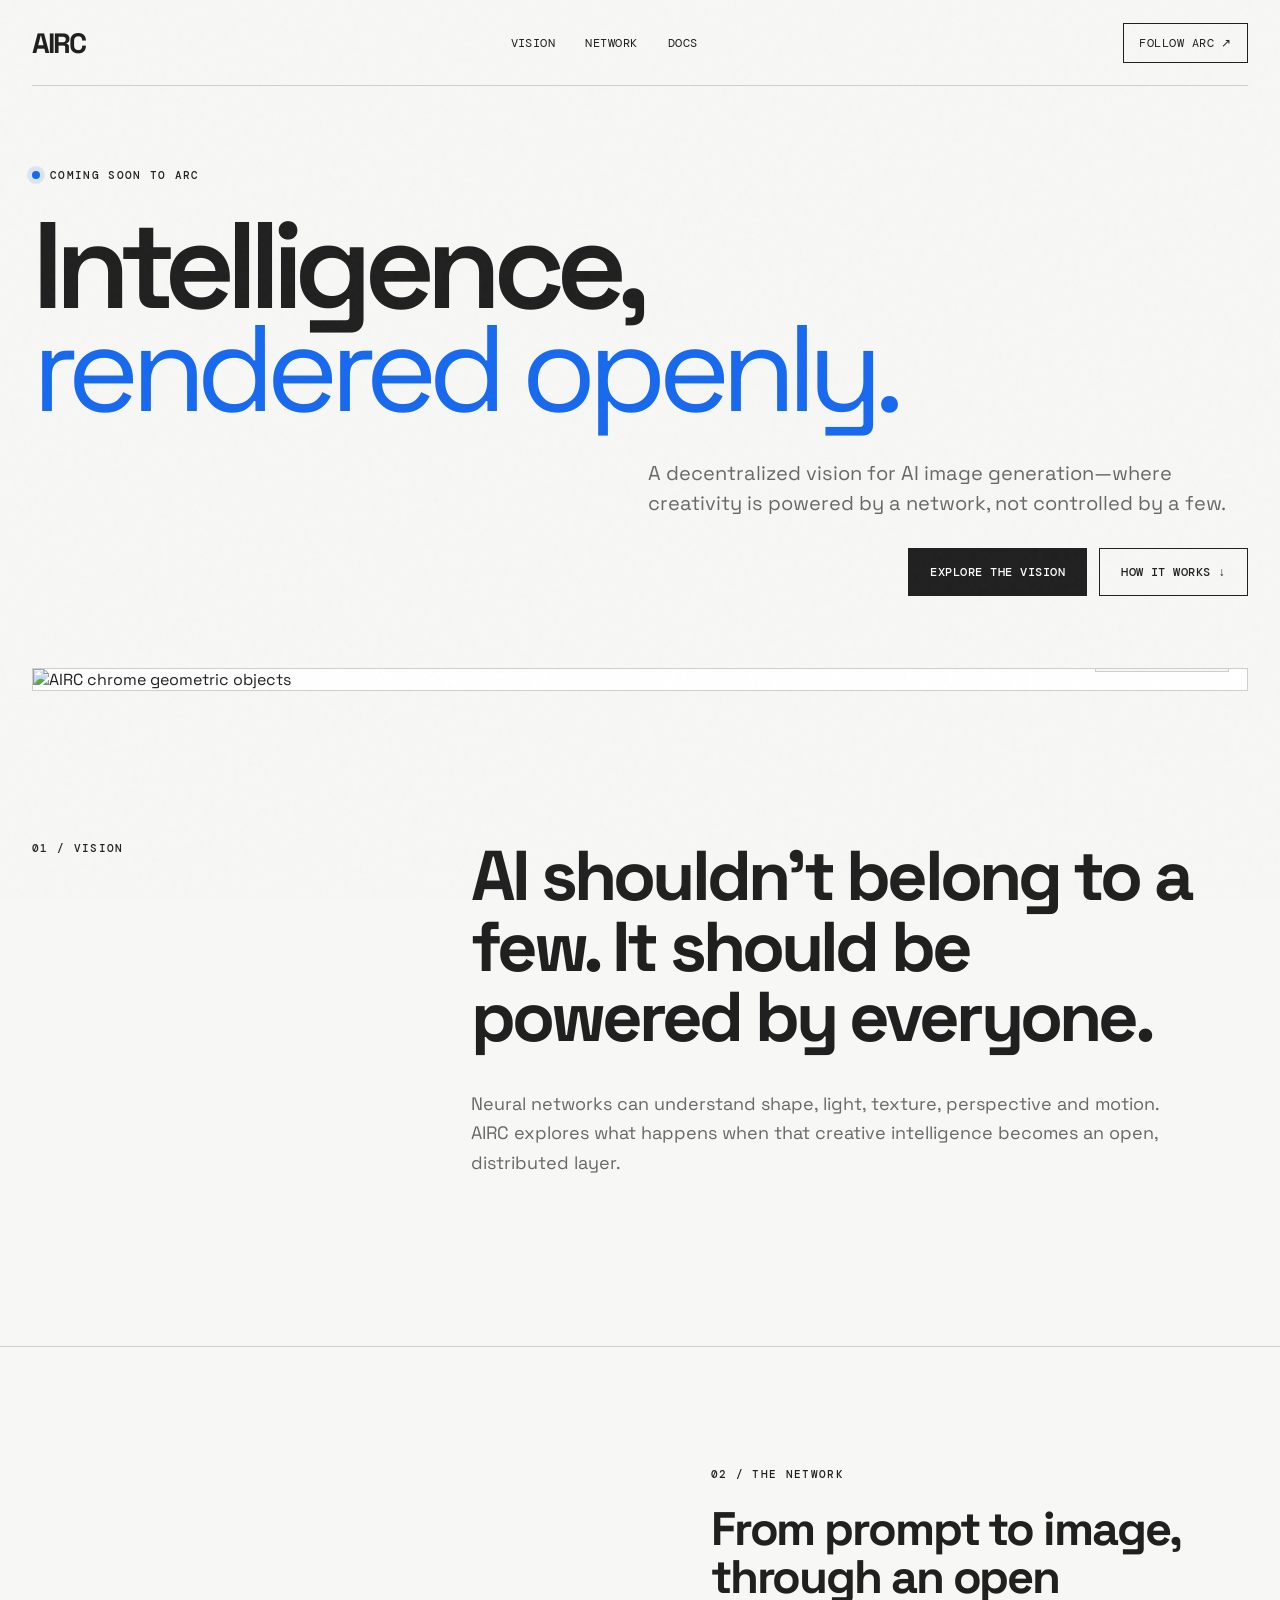
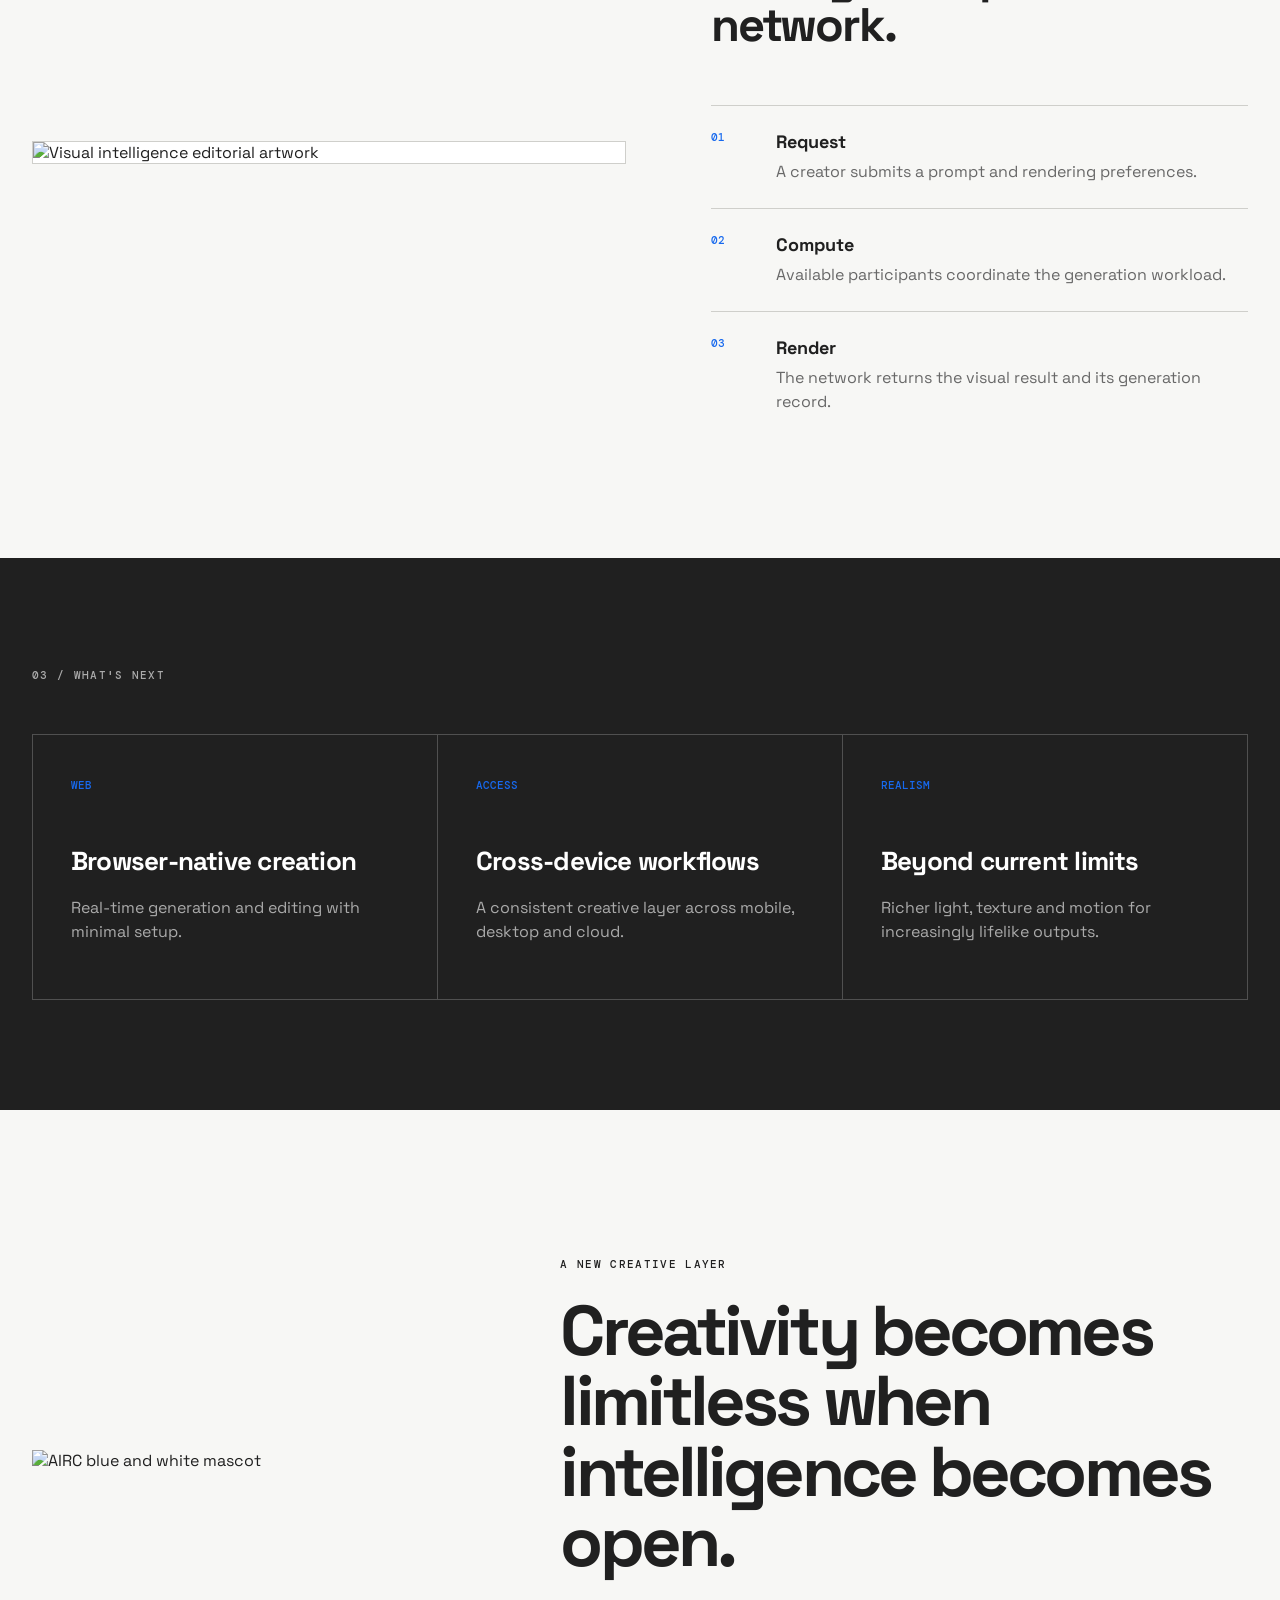
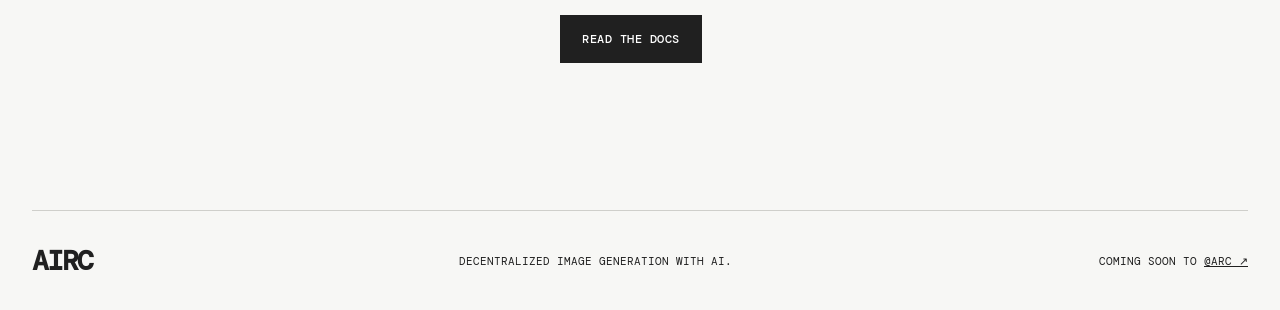
==== index.html @ 09713acd "Add files via upload" ====
<!doctype html>
<html lang="en">
<head>
  <meta charset="UTF-8">
  <meta name="viewport" content="width=device-width, initial-scale=1.0">
  <meta name="description" content="AIRC — decentralized image generation, coming soon to Arc.">
  <meta property="og:title" content="AIRC — Intelligence, rendered openly">
  <meta property="og:description" content="A decentralized vision for AI image generation, coming soon to Arc.">
  <meta property="og:image" content="assets/airc-cover.png">
  <title>AIRC — Decentralized Image Generation</title>
  <link rel="preconnect" href="https://fonts.googleapis.com">
  <link rel="preconnect" href="https://fonts.gstatic.com" crossorigin>
  <link href="https://fonts.googleapis.com/css2?family=DM+Mono:wght@300;400;500&family=Space+Grotesk:wght@400;500;600;700&display=swap" rel="stylesheet">
  <link rel="stylesheet" href="styles.css">
</head>
<body>
  <div class="noise" aria-hidden="true"></div>
  <nav class="nav wrap">
    <a class="brand" href="index.html" aria-label="AIRC home">AIRC</a>
    <div class="nav-links">
      <a href="#vision">Vision</a>
      <a href="#network">Network</a>
      <a href="docs.html">Docs</a>
    </div>
    <a class="nav-cta" href="https://x.com/arc" target="_blank" rel="noreferrer">Follow Arc ↗</a>
  </nav>

  <main>
    <section class="hero wrap">
      <div class="eyebrow"><span></span> Coming soon to Arc</div>
      <h1>Intelligence,<br><em>rendered openly.</em></h1>
      <p class="hero-copy">A decentralized vision for AI image generation—where creativity is powered by a network, not controlled by a few.</p>
      <div class="hero-actions">
        <a class="button primary" href="docs.html">Explore the vision</a>
        <a class="button secondary" href="#network">How it works ↓</a>
      </div>
      <div class="hero-art">
        <img src="assets/airc-cover.png" alt="AIRC chrome geometric objects">
        <div class="status-card"><i></i><span>NETWORK STATUS</span><strong>INITIALIZING</strong></div>
      </div>
    </section>

    <section class="manifesto" id="vision">
      <div class="wrap grid-2">
        <p class="section-index">01 / VISION</p>
        <div>
          <h2>AI shouldn’t belong to a few. It should be powered by everyone.</h2>
          <p>Neural networks can understand shape, light, texture, perspective and motion. AIRC explores what happens when that creative intelligence becomes an open, distributed layer.</p>
        </div>
      </div>
    </section>

    <section class="feature wrap" id="network">
      <div class="feature-image">
        <img src="assets/visual-intelligence.png" alt="Visual intelligence editorial artwork">
      </div>
      <div class="feature-copy">
        <p class="section-index">02 / THE NETWORK</p>
        <h2>From prompt to image,<br>through an open network.</h2>
        <div class="steps">
          <article><b>01</b><div><h3>Request</h3><p>A creator submits a prompt and rendering preferences.</p></div></article>
          <article><b>02</b><div><h3>Compute</h3><p>Available participants coordinate the generation workload.</p></div></article>
          <article><b>03</b><div><h3>Render</h3><p>The network returns the visual result and its generation record.</p></div></article>
        </div>
      </div>
    </section>

    <section class="possibilities">
      <div class="wrap">
        <p class="section-index">03 / WHAT'S NEXT</p>
        <div class="cards">
          <article><span>WEB</span><h3>Browser-native creation</h3><p>Real-time generation and editing with minimal setup.</p></article>
          <article><span>ACCESS</span><h3>Cross-device workflows</h3><p>A consistent creative layer across mobile, desktop and cloud.</p></article>
          <article><span>REALISM</span><h3>Beyond current limits</h3><p>Richer light, texture and motion for increasingly lifelike outputs.</p></article>
        </div>
      </div>
    </section>

    <section class="closing wrap">
      <img src="assets/airc-mascot.png" alt="AIRC blue and white mascot">
      <div>
        <p class="section-index">A NEW CREATIVE LAYER</p>
        <h2>Creativity becomes limitless when intelligence becomes open.</h2>
        <a class="button primary" href="docs.html">Read the docs</a>
      </div>
    </section>
  </main>

  <footer class="wrap">
    <a class="brand" href="index.html">AIRC</a>
    <p>Decentralized image generation with AI.</p>
    <p>Coming soon to <a href="https://x.com/arc" target="_blank" rel="noreferrer">@arc ↗</a></p>
  </footer>
  <script src="script.js"></script>
</body>
</html>
---- styles.css ----
:root{--ink:#202020;--muted:#686868;--paper:#f7f7f5;--line:#cfcfcb;--blue:#1769ee;--white:#fff;--mono:"DM Mono",monospace;--sans:"Space Grotesk",sans-serif}
*{box-sizing:border-box}html{scroll-behavior:smooth}body{margin:0;background:var(--paper);color:var(--ink);font-family:var(--sans);-webkit-font-smoothing:antialiased}.noise{position:fixed;inset:0;pointer-events:none;z-index:9;opacity:.025;background-image:url("data:image/svg+xml,%3Csvg viewBox='0 0 200 200' xmlns='http://www.w3.org/2000/svg'%3E%3Cfilter id='n'%3E%3CfeTurbulence type='fractalNoise' baseFrequency='.9' numOctaves='3' stitchTiles='stitch'/%3E%3C/filter%3E%3Crect width='100%25' height='100%25' filter='url(%23n)'/%3E%3C/svg%3E")}.wrap{width:min(1320px,calc(100% - 64px));margin-inline:auto}.nav{height:86px;display:flex;align-items:center;justify-content:space-between;border-bottom:1px solid var(--line);position:relative;z-index:10}.brand{font-size:28px;font-weight:700;letter-spacing:-2px;color:var(--ink);text-decoration:none}.nav-links{display:flex;gap:30px}.nav a:not(.brand){color:var(--ink);text-decoration:none;font-family:var(--mono);font-size:12px;text-transform:uppercase;letter-spacing:.04em}.nav-links a:hover,.nav-links .active{color:var(--blue)}.nav-cta{border:1px solid var(--ink);padding:11px 15px}.nav-cta:hover{background:var(--ink);color:var(--white)!important}.hero{padding-top:82px}.eyebrow,.section-index{font:500 11px var(--mono);letter-spacing:.12em;text-transform:uppercase}.eyebrow{display:flex;align-items:center;gap:10px}.eyebrow span{width:8px;height:8px;background:var(--blue);border-radius:50%;box-shadow:0 0 0 5px rgba(23,105,238,.12)}h1,h2,h3,p{margin-top:0}.hero h1{font-size:clamp(62px,9.6vw,142px);line-height:.84;letter-spacing:-.075em;margin:32px 0 38px;max-width:1100px;font-weight:600}.hero h1 em{font-weight:400;color:var(--blue);font-style:normal}.hero-copy{font-size:20px;line-height:1.5;max-width:600px;color:var(--muted);margin-left:auto}.hero-actions{display:flex;gap:12px;justify-content:flex-end;margin:30px 0 72px}.button{display:inline-flex;align-items:center;justify-content:center;padding:15px 21px;text-decoration:none;font:500 12px var(--mono);text-transform:uppercase;letter-spacing:.04em;border:1px solid var(--ink);transition:.2s}.button.primary{background:var(--ink);color:#fff}.button.primary:hover{background:var(--blue);border-color:var(--blue)}.button.secondary{color:var(--ink)}.button.secondary:hover{background:#fff}.hero-art{position:relative;background:#fff;overflow:hidden;border:1px solid var(--line)}.hero-art img{width:100%;display:block}.status-card{position:absolute;right:18px;bottom:18px;background:rgba(247,247,245,.9);backdrop-filter:blur(8px);border:1px solid var(--line);padding:14px 16px;display:grid;grid-template-columns:auto 1fr;gap:3px 9px;font:10px var(--mono)}.status-card i{width:7px;height:7px;background:var(--blue);border-radius:50%;grid-row:1/3;margin-top:4px}.status-card strong{font-weight:500}.manifesto{padding:150px 0;border-bottom:1px solid var(--line)}.grid-2{display:grid;grid-template-columns:1fr 2fr;gap:50px}.manifesto h2,.closing h2{font-size:clamp(42px,5.5vw,76px);line-height:1;letter-spacing:-.055em;margin-bottom:36px}.manifesto .grid-2>div>p{font-size:18px;color:var(--muted);line-height:1.65;max-width:700px}.feature{padding:120px 0;display:grid;grid-template-columns:1.05fr .95fr;gap:85px;align-items:center}.feature-image{background:#fff;border:1px solid var(--line)}.feature-image img{display:block;width:100%}.feature-copy h2{font-size:47px;line-height:1.02;letter-spacing:-.045em;margin:25px 0 55px}.steps article{display:grid;grid-template-columns:45px 1fr;gap:20px;padding:24px 0;border-top:1px solid var(--line)}.steps b,.cards span,.doc-grid span{font:500 11px var(--mono);color:var(--blue)}.steps h3{font-size:18px;margin-bottom:7px}.steps p{color:var(--muted);line-height:1.5;margin:0}.possibilities{background:var(--ink);color:#fff;padding:110px 0}.possibilities .section-index{color:#aaa}.cards{display:grid;grid-template-columns:repeat(3,1fr);gap:1px;background:#505050;border:1px solid #505050;margin-top:52px}.cards article{background:var(--ink);padding:38px;min-height:260px}.cards h3{font-size:26px;letter-spacing:-.03em;margin:50px 0 18px}.cards p{color:#aaa;line-height:1.55}.closing{min-height:700px;display:grid;grid-template-columns:.8fr 1.2fr;align-items:center;gap:70px;padding-block:80px}.closing img{width:100%;max-height:520px;object-fit:contain}.closing h2{margin:25px 0 38px}footer{display:flex;justify-content:space-between;align-items:center;border-top:1px solid var(--line);min-height:100px;font:11px var(--mono);text-transform:uppercase}footer p{margin:0}footer a{color:var(--ink)}
.docs-layout{display:grid;grid-template-columns:230px minmax(0,800px);gap:100px;align-items:start}.docs-sidebar{position:sticky;top:35px;padding:55px 0;display:flex;flex-direction:column;gap:12px}.docs-sidebar p{font:500 10px var(--mono);letter-spacing:.12em;margin-bottom:12px}.docs-sidebar a{font:12px var(--mono);color:var(--muted);text-decoration:none;padding:4px 0}.docs-sidebar a:hover{color:var(--blue)}.docs-content{padding:78px 0 130px}.docs-content header,.docs-content section{scroll-margin-top:30px}.docs-content header{padding-bottom:80px;border-bottom:1px solid var(--line)}.docs-content h1{font-size:clamp(52px,7vw,88px);line-height:.93;letter-spacing:-.065em;margin:24px 0 35px}.lead{font-size:21px;line-height:1.6;color:var(--muted)}.notice{margin-top:35px;border-left:3px solid var(--blue);background:#fff;padding:19px 22px;display:flex;gap:18px;font-size:14px}.notice b{white-space:nowrap}.notice span{color:var(--muted)}.docs-content section{padding:75px 0;border-bottom:1px solid var(--line)}.docs-content section h2{font-size:38px;letter-spacing:-.04em}.docs-content section>p{font-size:17px;line-height:1.7;color:var(--muted)}blockquote{font-size:27px;line-height:1.35;letter-spacing:-.025em;border-left:1px solid var(--ink);margin:42px 0 0;padding-left:28px}.doc-grid{display:grid;grid-template-columns:1fr 1fr;gap:1px;background:var(--line);border:1px solid var(--line);margin-top:38px}.doc-grid>div{background:var(--paper);padding:28px}.doc-grid h3{font-size:18px;margin:30px 0 10px}.doc-grid p{color:var(--muted);font-size:14px;line-height:1.55}.flow-list{list-style:none;padding:0;margin:35px 0 0;counter-reset:flow}.flow-list li{display:grid;grid-template-columns:90px 120px 1fr;border-top:1px solid var(--line);padding:22px 0;counter-increment:flow}.flow-list li:before{content:"0" counter(flow);font:11px var(--mono);color:var(--blue)}.flow-list b{font-size:15px}.flow-list span{color:var(--muted);line-height:1.55}.principle-list{padding:0;list-style:none;margin-top:30px}.principle-list li{padding:16px 0;border-top:1px solid var(--line);line-height:1.55;color:var(--muted)}.principle-list b{color:var(--ink)}.status-section{background:#fff;padding:52px!important;margin-top:75px;border:1px solid var(--line)!important}.status-section h2{font-size:52px!important;margin:24px 0}.status-section .button{margin-top:18px}
@media(max-width:800px){.wrap{width:min(100% - 32px,1320px)}.nav{height:72px}.nav-links{display:none}.hero{padding-top:55px}.hero h1{letter-spacing:-.06em}.hero-copy{margin-left:0}.hero-actions{justify-content:flex-start;margin-bottom:45px}.hero-art img{min-height:250px;object-fit:cover}.status-card{position:static;border:0;border-top:1px solid var(--line)}.manifesto{padding:90px 0}.grid-2,.feature,.closing{grid-template-columns:1fr}.feature{padding:75px 0;gap:45px}.feature-copy h2{font-size:38px}.cards{grid-template-columns:1fr}.cards article{min-height:210px}.closing{gap:20px;min-height:auto}.closing img{max-height:340px}.closing>div{padding-bottom:60px}footer{flex-direction:column;justify-content:center;gap:12px;text-align:center}.docs-layout{grid-template-columns:1fr}.docs-sidebar{display:none}.docs-content{padding-top:55px}.doc-grid{grid-template-columns:1fr}.flow-list li{grid-template-columns:50px 90px 1fr}.notice{flex-direction:column}.status-section{padding:30px!important}.status-section h2{font-size:40px!important}}
@media(max-width:520px){.hero h1{font-size:58px}.hero-copy{font-size:17px}.hero-actions{flex-direction:column}.manifesto h2,.closing h2{font-size:42px}.flow-list li{grid-template-columns:40px 1fr}.flow-list span{grid-column:2;margin-top:8px}.nav-cta{padding:9px!important}.docs-content h1{font-size:49px}}
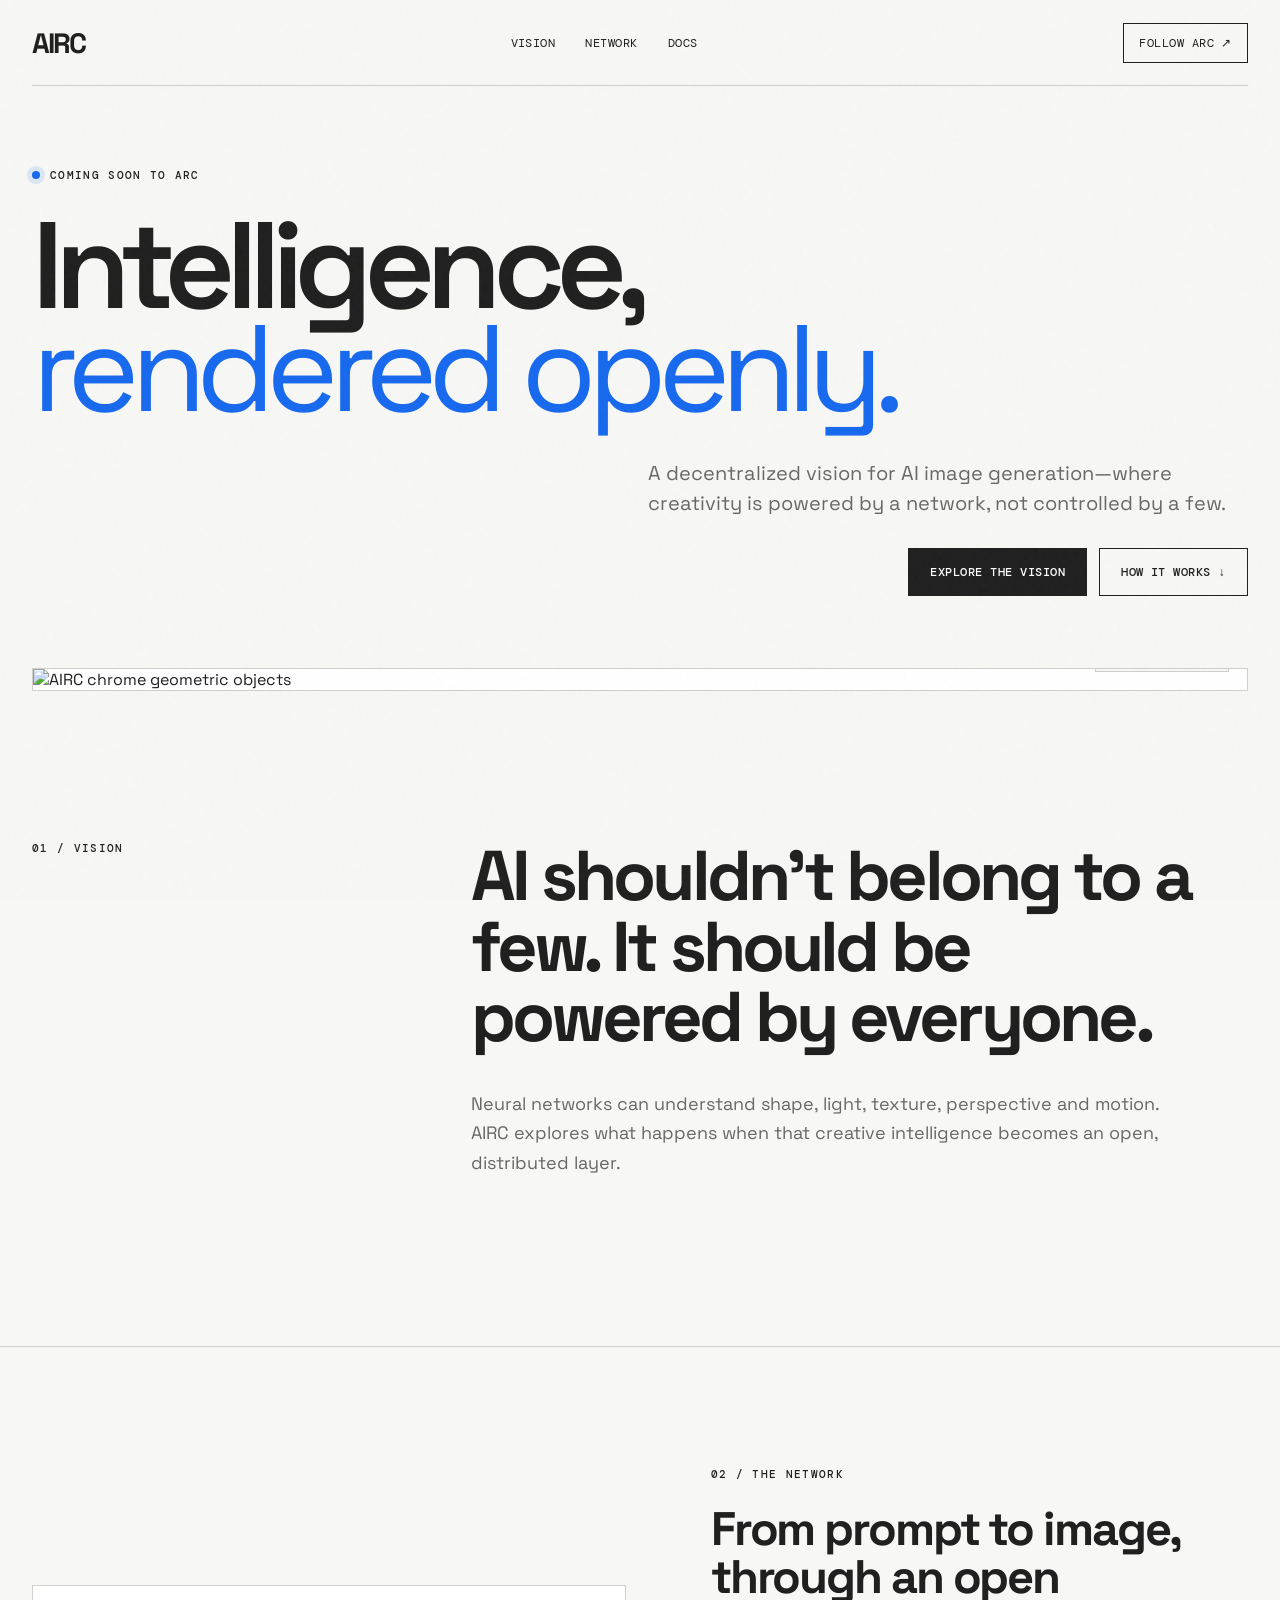
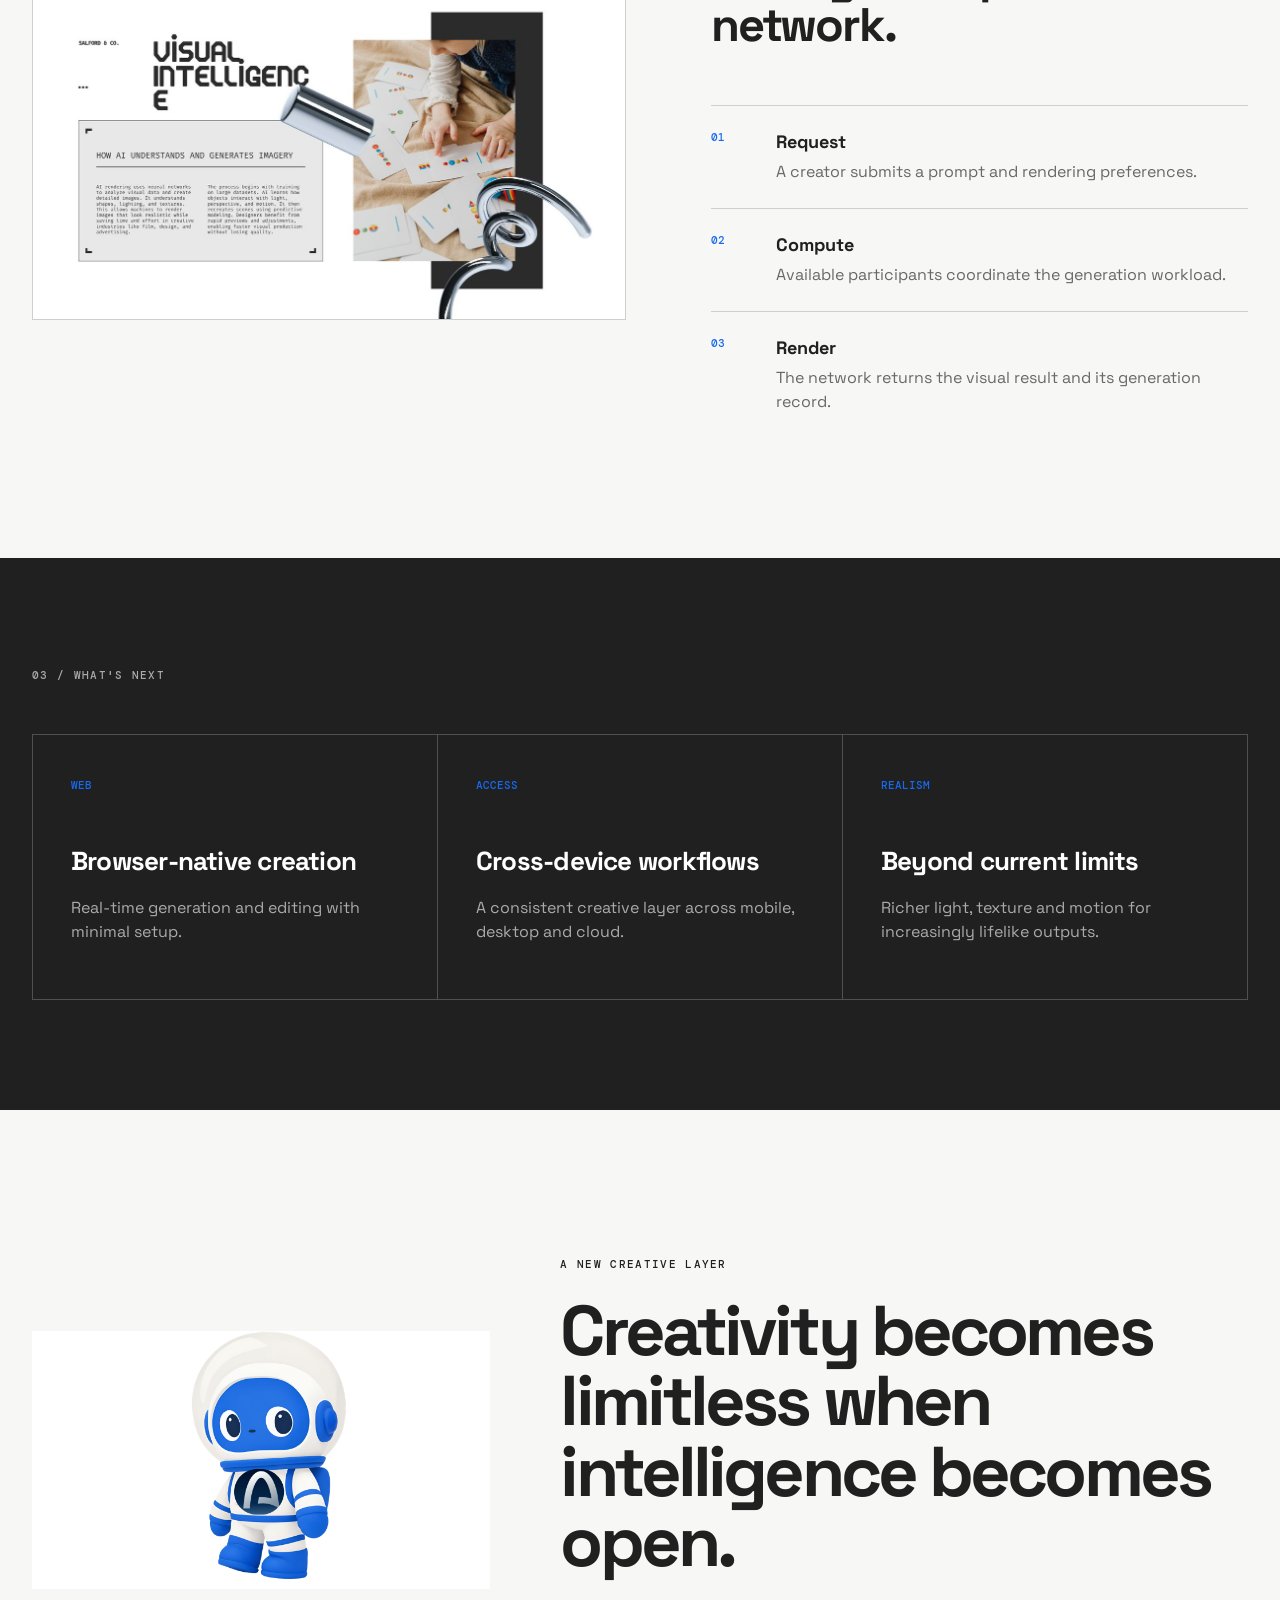
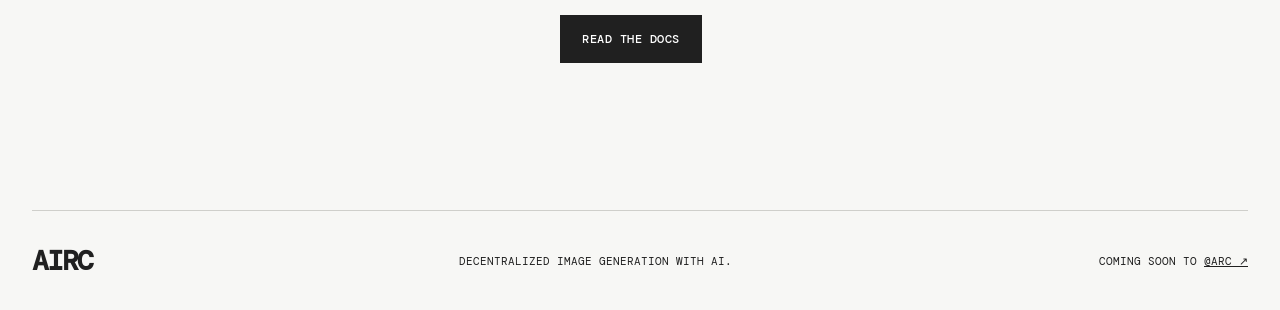
==== commit 9400974b: "Update index.html" ====
--- a/index.html
+++ b/index.html
@@ -6,7 +6,7 @@
   <meta name="description" content="AIRC — decentralized image generation, coming soon to Arc.">
   <meta property="og:title" content="AIRC — Intelligence, rendered openly">
   <meta property="og:description" content="A decentralized vision for AI image generation, coming soon to Arc.">
-  <meta property="og:image" content="assets/airc-cover.png">
+  <meta property="og:image" content="airc-cover.png">
   <title>AIRC — Decentralized Image Generation</title>
   <link rel="preconnect" href="https://fonts.googleapis.com">
   <link rel="preconnect" href="https://fonts.gstatic.com" crossorigin>
@@ -52,7 +52,7 @@
 
     <section class="feature wrap" id="network">
       <div class="feature-image">
-        <img src="assets/visual-intelligence.png" alt="Visual intelligence editorial artwork">
+        <img src="visual-intelligence.png" alt="Visual intelligence editorial artwork">
       </div>
       <div class="feature-copy">
         <p class="section-index">02 / THE NETWORK</p>
@@ -77,7 +77,7 @@
     </section>
 
     <section class="closing wrap">
-      <img src="assets/airc-mascot.png" alt="AIRC blue and white mascot">
+      <img src="airc-mascot.png" alt="AIRC blue and white mascot">
       <div>
         <p class="section-index">A NEW CREATIVE LAYER</p>
         <h2>Creativity becomes limitless when intelligence becomes open.</h2>
